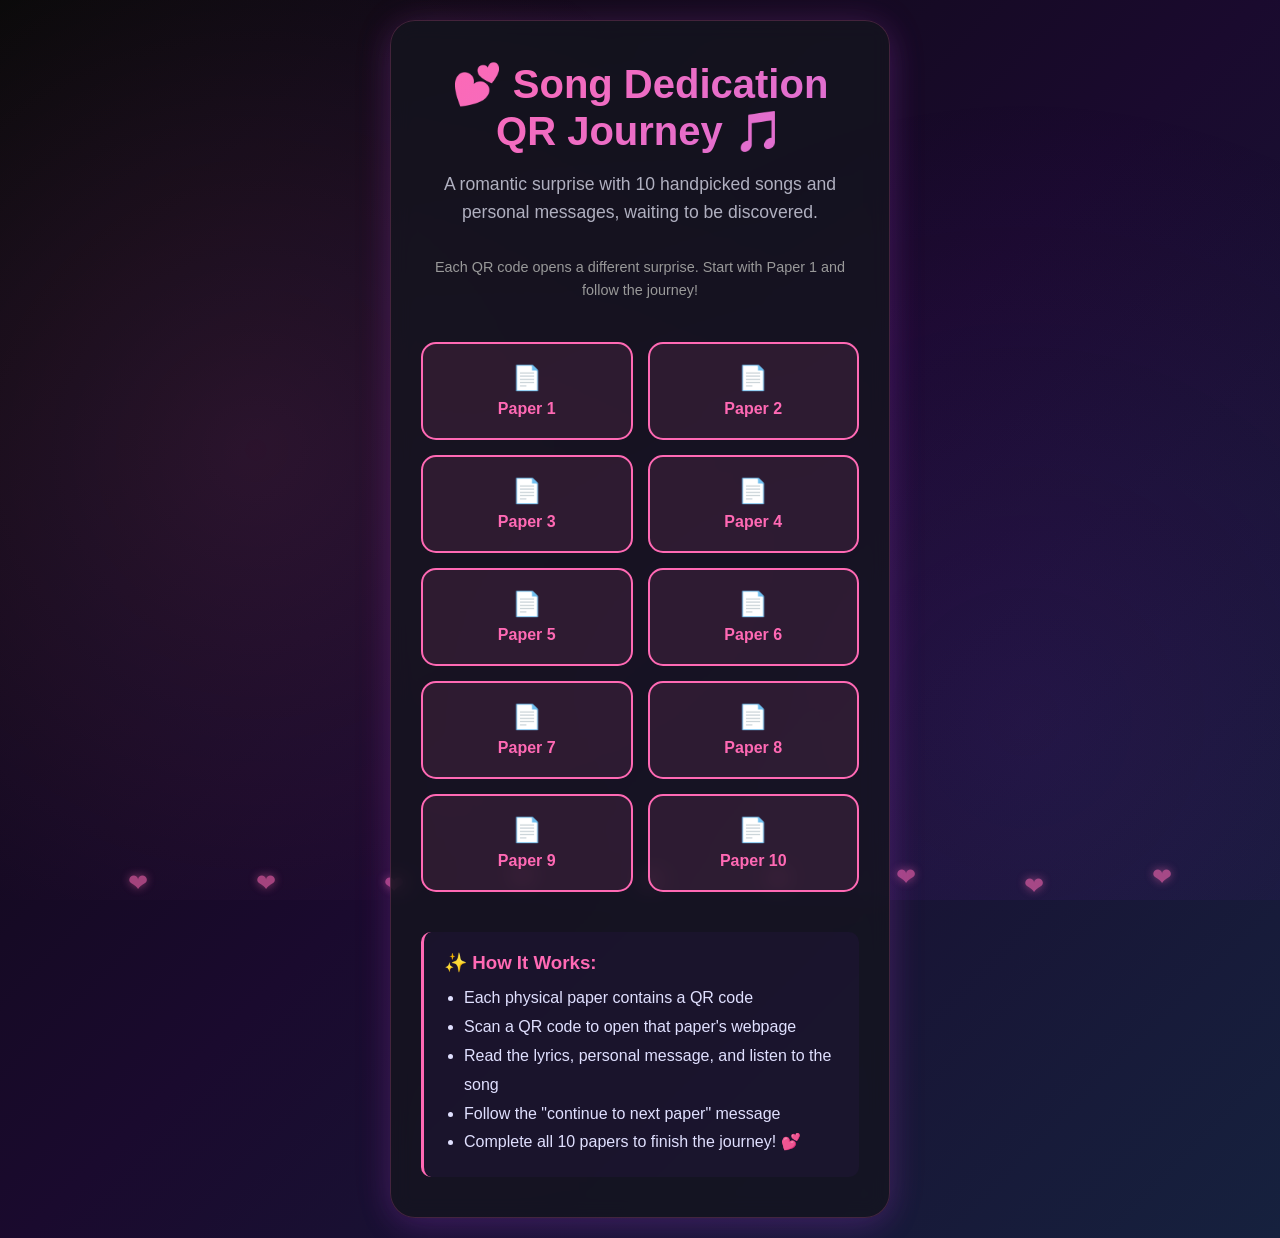
==== index.html @ 33534916 "first commit" ====
<!DOCTYPE html>
<html lang="en">
<head>
  <meta charset="UTF-8">
  <meta name="viewport" content="width=device-width, initial-scale=1.0">
  <meta name="description" content="A romantic Song Dedication QR Journey - Open each paper to discover a special song and message">
  <title>Song Dedication QR Journey 🎵</title>
  <link rel="stylesheet" href="css/style.css">
</head>
<body>
  <!-- Floating Hearts Background -->
  <div class="hearts-container"></div>

  <!-- Main Content -->
  <main>
    <div class="card">
      <!-- Hero Section -->
      <div class="hero">
        <h1>💕 Song Dedication QR Journey 🎵</h1>
        <p>A romantic surprise with 10 handpicked songs and personal messages, waiting to be discovered.</p>
        <p style="font-size: 0.9rem; color: #999; margin-top: 15px;">Each QR code opens a different surprise. Start with Paper 1 and follow the journey!</p>
      </div>

      <!-- Papers Grid -->
      <div class="papers-grid">
        <a href="page1.html" class="paper-btn">
          <span class="paper-num">📄</span>
          <span>Paper 1</span>
        </a>
        <a href="page2.html" class="paper-btn">
          <span class="paper-num">📄</span>
          <span>Paper 2</span>
        </a>
        <a href="page3.html" class="paper-btn">
          <span class="paper-num">📄</span>
          <span>Paper 3</span>
        </a>
        <a href="page4.html" class="paper-btn">
          <span class="paper-num">📄</span>
          <span>Paper 4</span>
        </a>
        <a href="page5.html" class="paper-btn">
          <span class="paper-num">📄</span>
          <span>Paper 5</span>
        </a>
        <a href="page6.html" class="paper-btn">
          <span class="paper-num">📄</span>
          <span>Paper 6</span>
        </a>
        <a href="page7.html" class="paper-btn">
          <span class="paper-num">📄</span>
          <span>Paper 7</span>
        </a>
        <a href="page8.html" class="paper-btn">
          <span class="paper-num">📄</span>
          <span>Paper 8</span>
        </a>
        <a href="page9.html" class="paper-btn">
          <span class="paper-num">📄</span>
          <span>Paper 9</span>
        </a>
        <a href="page10.html" class="paper-btn">
          <span class="paper-num">📄</span>
          <span>Paper 10</span>
        </a>
      </div>

      <!-- Instructions -->
      <div style="margin-top: 40px; padding: 20px; background: rgba(138, 43, 226, 0.05); border-radius: 10px; border-left: 3px solid #ff69b4;">
        <h3 style="color: #ff69b4; margin-bottom: 10px;">✨ How It Works:</h3>
        <ul style="color: #e0e0ff; line-height: 1.8; margin-left: 20px;">
          <li>Each physical paper contains a QR code</li>
          <li>Scan a QR code to open that paper's webpage</li>
          <li>Read the lyrics, personal message, and listen to the song</li>
          <li>Follow the "continue to next paper" message</li>
          <li>Complete all 10 papers to finish the journey! 💕</li>
        </ul>
      </div>
    </div>
  </main>

  <!-- Scripts -->
  <script src="js/script.js"></script>
</body>
</html>
---- css/style.css ----
/* ==========================================
   SONG DEDICATION QR JOURNEY - MAIN STYLES
   Romantic, Dark, Modern Aesthetic
   ========================================== */

* {
  margin: 0;
  padding: 0;
  box-sizing: border-box;
}

/* ========== BASE STYLES ========== */
html {
  scroll-behavior: smooth;
}

body {
  font-family: 'Segoe UI', Tahoma, Geneva, Verdana, sans-serif;
  background: linear-gradient(135deg, #0a0a0a 0%, #1a0a2e 50%, #16213e 100%);
  color: #ffffff;
  min-height: 100vh;
  display: flex;
  align-items: center;
  justify-content: center;
  padding: 20px;
  overflow-x: hidden;
  position: relative;
}

/* Background overlay with glassmorphism */
body::before {
  content: '';
  position: fixed;
  top: 0;
  left: 0;
  width: 100%;
  height: 100%;
  background: radial-gradient(circle at 20% 50%, rgba(255, 105, 180, 0.1) 0%, transparent 50%),
              radial-gradient(circle at 80% 80%, rgba(138, 43, 226, 0.1) 0%, transparent 50%);
  pointer-events: none;
  z-index: 0;
}

/* ========== FLOATING HEARTS ANIMATION ========== */
@keyframes float {
  0% {
    transform: translateY(0px) rotate(0deg);
    opacity: 0;
  }
  10% {
    opacity: 1;
  }
  90% {
    opacity: 1;
  }
  100% {
    transform: translateY(-100vh) rotate(360deg);
    opacity: 0;
  }
}

.hearts-container {
  position: fixed;
  top: 0;
  left: 0;
  width: 100%;
  height: 100%;
  pointer-events: none;
  z-index: 1;
  overflow: hidden;
}

.heart {
  position: absolute;
  color: #ff69b4;
  font-size: 1.5rem;
  animation: float linear infinite;
  opacity: 0.6;
  text-shadow: 0 0 10px rgba(255, 105, 180, 0.8);
}

.heart:nth-child(1) { left: 10%; animation-duration: 8s; animation-delay: 0s; }
.heart:nth-child(2) { left: 20%; animation-duration: 10s; animation-delay: 1s; }
.heart:nth-child(3) { left: 30%; animation-duration: 12s; animation-delay: 2s; }
.heart:nth-child(4) { left: 40%; animation-duration: 9s; animation-delay: 3s; }
.heart:nth-child(5) { left: 50%; animation-duration: 11s; animation-delay: 4s; }
.heart:nth-child(6) { left: 60%; animation-duration: 13s; animation-delay: 5s; }
.heart:nth-child(7) { left: 70%; animation-duration: 10s; animation-delay: 1.5s; }
.heart:nth-child(8) { left: 80%; animation-duration: 12s; animation-delay: 2.5s; }
.heart:nth-child(9) { left: 90%; animation-duration: 11s; animation-delay: 3.5s; }

/* ========== PAGE FADE-IN ========== */
@keyframes fadeIn {
  from {
    opacity: 0;
    transform: translateY(20px);
  }
  to {
    opacity: 1;
    transform: translateY(0);
  }
}

main {
  animation: fadeIn 1s ease-out;
  z-index: 10;
  position: relative;
}

/* ========== CARD CONTAINER ========== */
.card {
  background: rgba(20, 20, 30, 0.8);
  backdrop-filter: blur(10px);
  border: 1px solid rgba(255, 105, 180, 0.2);
  border-radius: 25px;
  padding: 40px 30px;
  max-width: 500px;
  width: 100%;
  box-shadow: 0 8px 32px rgba(138, 43, 226, 0.2),
              0 0 40px rgba(255, 105, 180, 0.1);
  transition: all 0.3s ease;
}

.card:hover {
  transform: translateY(-5px);
  box-shadow: 0 12px 48px rgba(138, 43, 226, 0.3),
              0 0 50px rgba(255, 105, 180, 0.15);
  border-color: rgba(255, 105, 180, 0.4);
}

/* ========== PROGRESS INDICATOR ========== */
.progress-bar {
  display: flex;
  justify-content: space-between;
  align-items: center;
  margin-bottom: 30px;
  padding-bottom: 20px;
  border-bottom: 2px solid rgba(255, 105, 180, 0.3);
}

.progress-text {
  font-size: 0.85rem;
  color: #ff69b4;
  font-weight: 600;
  letter-spacing: 1px;
}

.progress-dots {
  display: flex;
  gap: 8px;
}

.dot {
  width: 8px;
  height: 8px;
  border-radius: 50%;
  background: rgba(255, 105, 180, 0.3);
  transition: all 0.3s ease;
}

.dot.active {
  background: #ff69b4;
  width: 24px;
  border-radius: 4px;
}

/* ========== TYPOGRAPHY ========== */
h1 {
  font-size: 2rem;
  font-weight: 700;
  margin-bottom: 10px;
  text-align: center;
  background: linear-gradient(135deg, #ff69b4, #da70d6);
  -webkit-background-clip: text;
  -webkit-text-fill-color: transparent;
  background-clip: text;
}

h2 {
  font-size: 1.3rem;
  font-weight: 600;
  margin-bottom: 15px;
  text-align: center;
  color: #ff69b4;
  letter-spacing: 1px;
}

.subtitle {
  font-size: 0.9rem;
  color: #b0b0c0;
  text-align: center;
  margin-bottom: 30px;
  font-style: italic;
}

/* ========== LYRICS SECTION ========== */
.lyrics-section {
  margin: 30px 0;
  padding: 25px;
  background: rgba(138, 43, 226, 0.05);
  border-left: 3px solid #ff69b4;
  border-radius: 10px;
  line-height: 1.8;
}

.lyrics {
  font-size: 1rem;
  color: #e0e0ff;
  text-align: center;
  line-height: 2;
  font-style: italic;
  margin-bottom: 15px;
}

.lyrics p {
  margin-bottom: 12px;
}

/* ========== QR SCANNER STYLES ========== */
#scanner-container {
  background: rgba(20, 20, 30, 0.6);
  border: 2px solid #ff69b4;
  border-radius: 15px;
  padding: 15px;
  margin-top: 15px;
}

#qr-video {
  width: 100%;
  border-radius: 10px;
  margin-bottom: 10px;
  background: #000;
}

.qr-scanner-label {
  font-size: 0.85rem;
  color: #ff69b4;
  font-weight: 600;
  margin-bottom: 12px;
  text-transform: uppercase;
  letter-spacing: 1px;
  display: block;
  text-align: center;
}

/* ========== TYPEWRITER EFFECT ========== */
.typewriter {
  overflow: hidden;
  border-right: 3px solid #ff69b4;
  white-space: nowrap;
  animation: blink 0.7s infinite;
}

@keyframes blink {
  50% {
    border-right-color: transparent;
  }
}

/* ========== AUDIO PLAYER ========== */
.player-container {
  margin: 30px 0;
  padding: 20px;
  background: rgba(255, 105, 180, 0.05);
  border-radius: 15px;
  border: 1px solid rgba(255, 105, 180, 0.2);
}

.player-label {
  font-size: 0.85rem;
  color: #ff69b4;
  font-weight: 600;
  margin-bottom: 12px;
  text-transform: uppercase;
  letter-spacing: 1px;
  display: block;
}

audio {
  width: 100%;
  height: 40px;
  accent-color: #ff69b4;
  border-radius: 10px;
}

audio::-webkit-media-controls-panel {
  background-color: rgba(20, 20, 30, 0.8);
}

audio::-webkit-media-controls-mute-button,
audio::-webkit-media-controls-play-button {
  filter: invert(1);
}

/* ========== BUTTONS ========== */
.btn {
  display: inline-block;
  padding: 12px 30px;
  background: linear-gradient(135deg, #ff69b4, #da70d6);
  color: white;
  text-decoration: none;
  border: none;
  border-radius: 25px;
  font-size: 1rem;
  font-weight: 600;
  cursor: pointer;
  transition: all 0.3s ease;
  box-shadow: 0 4px 15px rgba(255, 105, 180, 0.3);
  letter-spacing: 0.5px;
}

.btn:hover {
  transform: translateY(-3px);
  box-shadow: 0 6px 25px rgba(255, 105, 180, 0.5);
}

.btn:active {
  transform: translateY(-1px);
}

.btn-secondary {
  background: rgba(255, 105, 180, 0.2);
  border: 2px solid #ff69b4;
  color: #ff69b4;
}

.btn-secondary:hover {
  background: rgba(255, 105, 180, 0.3);
}

.button-group {
  display: flex;
  gap: 15px;
  justify-content: center;
  margin-top: 30px;
  flex-wrap: wrap;
}

/* ========== NEXT PAPER MESSAGE ========== */
.next-paper {
  margin-top: 40px;
  padding: 20px;
  text-align: center;
  background: rgba(218, 112, 214, 0.08);
  border-radius: 15px;
  border: 1px dashed rgba(255, 105, 180, 0.3);
  animation: fadeIn 1.5s ease-out 0.5s both;
}

.next-paper p {
  font-size: 1.1rem;
  color: #ff69b4;
  font-weight: 600;
  margin-bottom: 15px;
}

.heart-icon {
  display: inline-block;
  font-size: 1.5rem;
  animation: heartbeat 1.2s infinite;
  margin: 0 5px;
}

@keyframes heartbeat {
  0%, 100% {
    transform: scale(1);
  }
  25% {
    transform: scale(1.2);
  }
  50% {
    transform: scale(1);
  }
}

/* ========== INDEX PAGE STYLES ========== */
.hero {
  text-align: center;
  margin-bottom: 40px;
}

.hero h1 {
  font-size: 2.5rem;
  margin-bottom: 15px;
}

.hero p {
  font-size: 1.1rem;
  color: #b0b0c0;
  margin-bottom: 30px;
  line-height: 1.6;
}

.papers-grid {
  display: grid;
  grid-template-columns: repeat(auto-fit, minmax(150px, 1fr));
  gap: 15px;
  margin-top: 40px;
}

.paper-btn {
  padding: 20px;
  background: rgba(255, 105, 180, 0.1);
  border: 2px solid #ff69b4;
  border-radius: 15px;
  color: #ff69b4;
  text-decoration: none;
  text-align: center;
  font-weight: 600;
  transition: all 0.3s ease;
  cursor: pointer;
}

.paper-btn:hover {
  background: rgba(255, 105, 180, 0.2);
  transform: scale(1.05);
}

.paper-num {
  display: block;
  font-size: 1.5rem;
  margin-bottom: 8px;
}

/* ========== RESPONSIVE DESIGN ========== */
@media (max-width: 768px) {
  .card {
    padding: 30px 20px;
    border-radius: 20px;
  }

  h1 {
    font-size: 1.5rem;
  }

  h2 {
    font-size: 1.1rem;
  }

  .lyrics {
    font-size: 0.9rem;
  }

  .next-paper {
    margin-top: 30px;
  }

  .button-group {
    flex-direction: column;
  }

  .btn {
    width: 100%;
  }

  .hero h1 {
    font-size: 2rem;
  }

  .papers-grid {
    grid-template-columns: repeat(2, 1fr);
  }
}

@media (max-width: 480px) {
  body {
    padding: 15px;
  }

  .card {
    padding: 20px 15px;
    border-radius: 15px;
  }

  h1 {
    font-size: 1.3rem;
  }

  .lyrics-section {
    padding: 15px;
    margin: 20px 0;
  }

  .lyrics {
    font-size: 0.85rem;
    line-height: 1.6;
  }

  .progress-bar {
    margin-bottom: 20px;
    padding-bottom: 15px;
  }

  .progress-text {
    font-size: 0.75rem;
  }

  .papers-grid {
    grid-template-columns: 1fr;
  }
}

/* ========== PRINT STYLES ========== */
@media print {
  body::before {
    display: none;
  }

  .hearts-container {
    display: none;
  }

  .card {
    box-shadow: none;
    border-color: #999;
  }
}
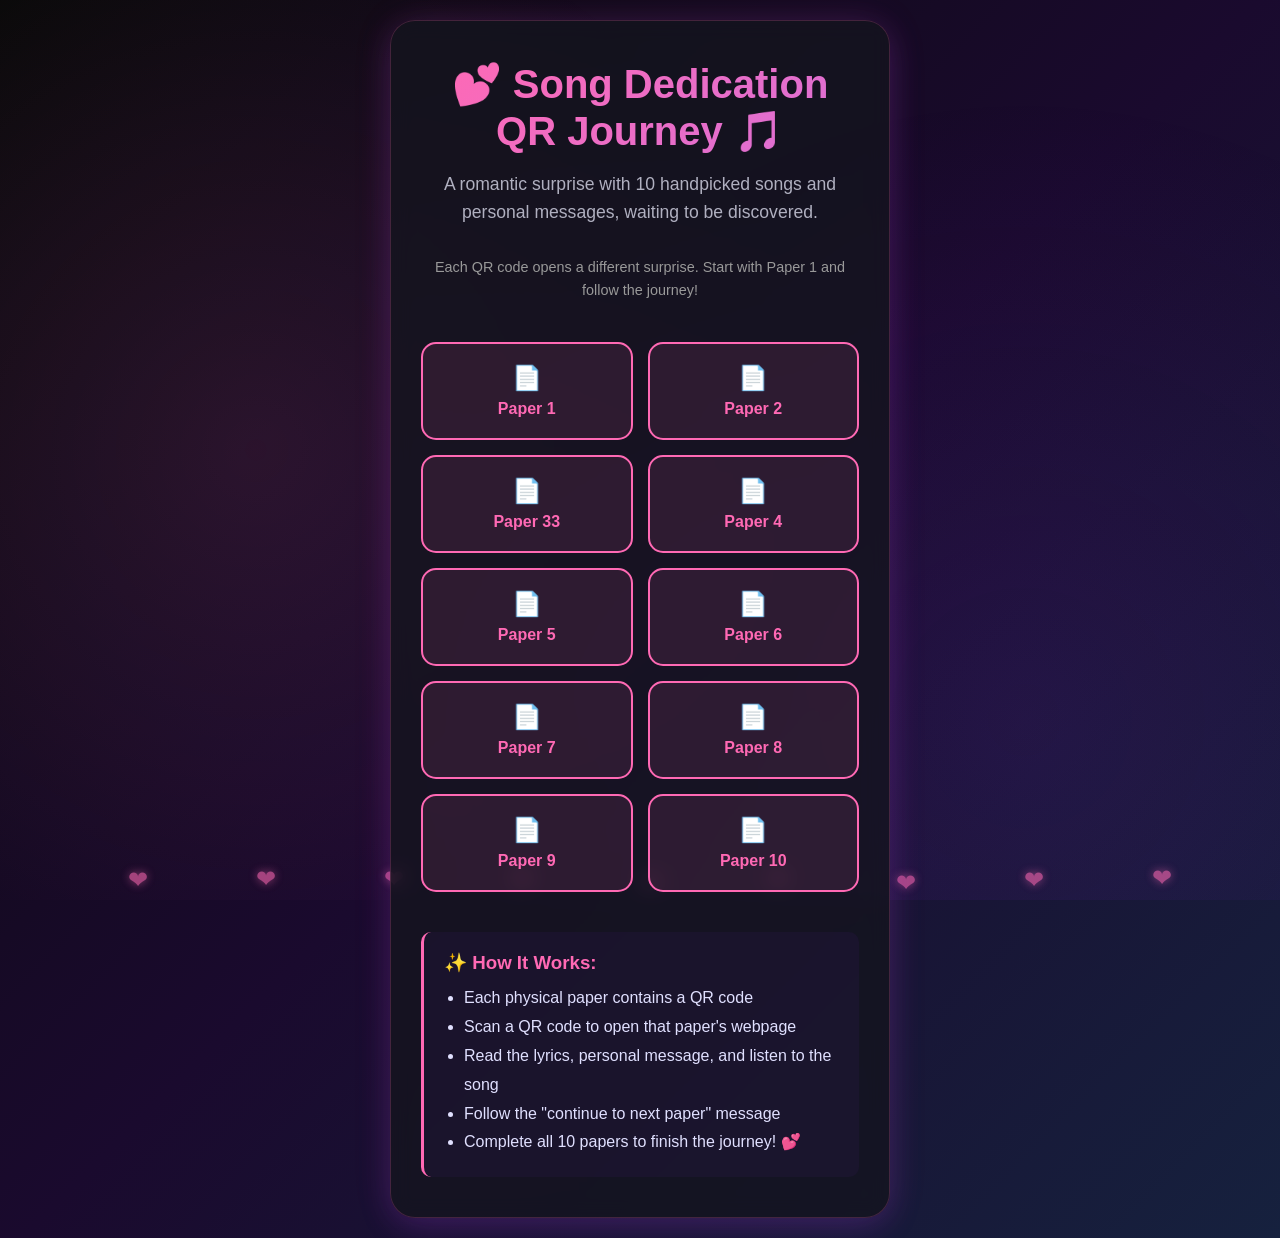
==== commit 2447543d: "changed name" ====
--- a/index.html
+++ b/index.html
@@ -33,7 +33,7 @@
         </a>
         <a href="page3.html" class="paper-btn">
           <span class="paper-num">📄</span>
-          <span>Paper 3</span>
+          <span>Paper 33</span>
         </a>
         <a href="page4.html" class="paper-btn">
           <span class="paper-num">📄</span>
